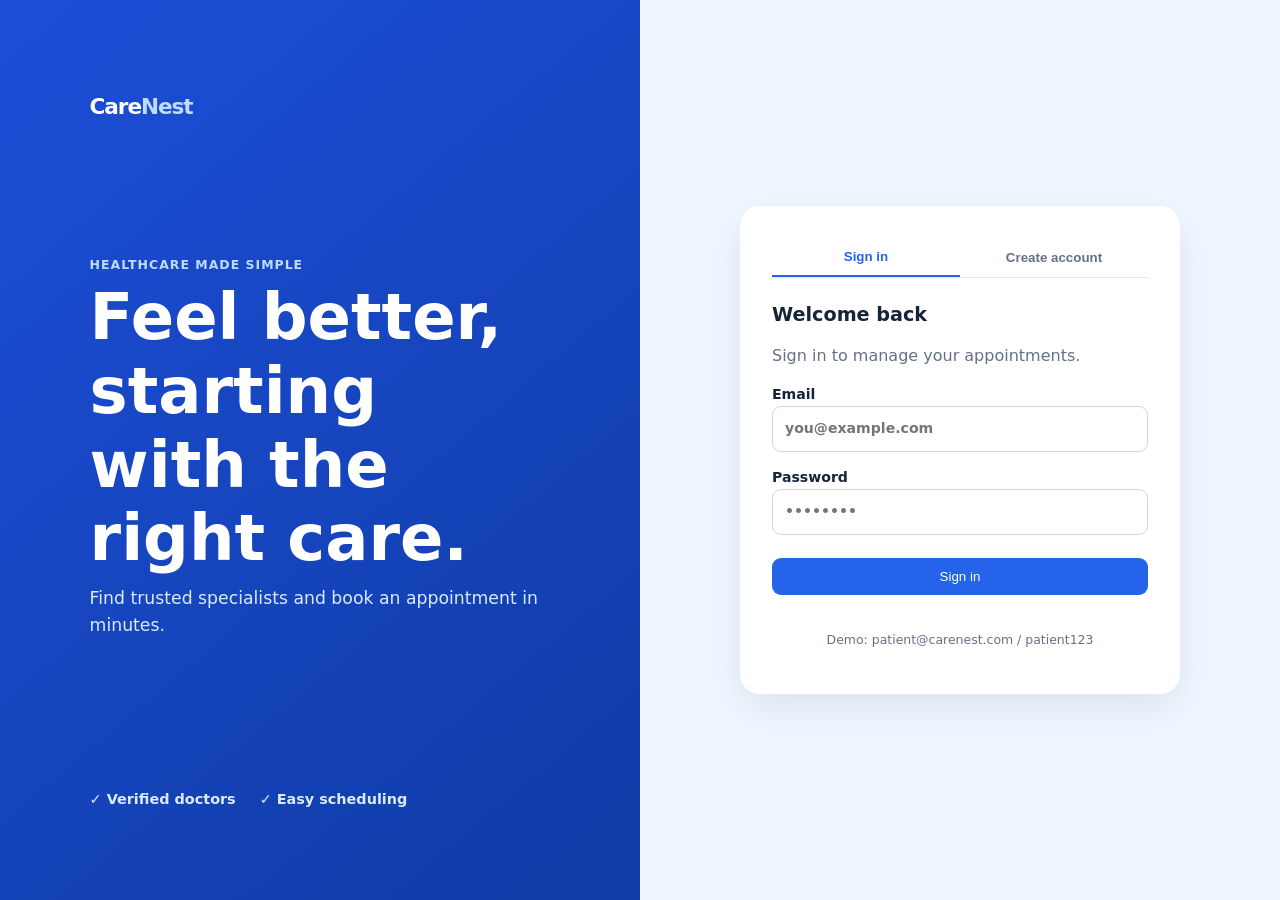
==== checkout.html @ b3af8696 "Initial commit - Clinic Booking App with intentional QA scenarios" ====
<!doctype html>
<html lang="en"><head><meta charset="utf-8"><meta name="viewport" content="width=device-width, initial-scale=1"><title>CareNest | Checkout</title><link rel="stylesheet" href="assets/css/style.css"></head>
<body><header class="site-header"><a class="brand" href="doctors.html">Care<span>Nest</span></a><nav><a href="doctors.html">Find doctors</a><a href="my-bookings.html">My bookings</a><button class="text-button" data-logout>Log out</button></nav></header><main class="page-shell checkout-layout"><section><p class="eyebrow">Final step</p><h1>Confirm your booking</h1><div id="checkout-summary" class="summary-card"></div></section><aside class="payment-card"><h2>Payment</h2><label>Promo code<div class="inline-control"><input id="promo-code" placeholder="Enter code"><button id="apply-promo" class="button button--outline" type="button">Apply</button></div></label><p id="promo-message" class="form-message"></p><fieldset><legend>Payment method</legend><label class="radio-row"><input type="radio" name="payment" checked> Pay at clinic</label><label class="radio-row"><input type="radio" name="payment"> Card ending in 4242</label></fieldset><button id="confirm-booking" class="button button--primary" type="button">Confirm appointment</button></aside></main><div id="confirmation-modal" class="modal is-hidden" role="dialog" aria-modal="true"><div class="modal__content"><div class="success-icon">✓</div><h2>Appointment confirmed!</h2><p>Your booking is saved. We’ll see you soon.</p><a class="button button--primary" href="my-bookings.html">View my bookings</a></div></div><script src="assets/js/data.js"></script><script src="assets/js/main.js"></script></body></html>
---- assets/css/style.css ----
:root{--ink:#16233b;--muted:#667085;--primary:#2563eb;--primary-dark:#1d4ed8;--soft:#eff6ff;--border:#e5e7eb;--surface:#fff;--bg:#f8fafc;--danger:#dc2626;--radius:16px;--shadow:0 14px 36px rgba(15,23,42,.08)}*{box-sizing:border-box}body{margin:0;background:var(--bg);color:var(--ink);font:16px/1.55 Inter,ui-sans-serif,system-ui,-apple-system,BlinkMacSystemFont,"Segoe UI",sans-serif}a{color:inherit;text-decoration:none}h1,h2,p{margin-top:0}h1{font-size:clamp(2rem,4vw,3rem);line-height:1.15;margin-bottom:.6rem}h2{font-size:1.2rem;line-height:1.3}.site-header{height:72px;padding:0 max(24px,calc((100% - 1180px)/2));background:#fff;border-bottom:1px solid var(--border);display:flex;align-items:center;justify-content:space-between}.brand{font-size:1.35rem;font-weight:800;letter-spacing:-.05em}.brand span{color:var(--primary)}nav{display:flex;gap:24px;align-items:center;font-size:.92rem;font-weight:600}nav a{color:var(--muted)}nav a.is-active,nav a:hover{color:var(--primary)}.text-button{border:0;background:none;color:var(--muted);font:inherit;cursor:pointer}.page-shell{max-width:1180px;margin:0 auto;padding:58px 24px}.page-heading{max-width:610px;margin-bottom:32px}.page-heading>p:last-child{color:var(--muted)}.eyebrow,.specialty{margin-bottom:7px;color:var(--primary);font-weight:750;font-size:.78rem;text-transform:uppercase;letter-spacing:.08em}.search-panel{background:var(--surface);padding:14px;border:1px solid var(--border);border-radius:var(--radius);box-shadow:var(--shadow);display:flex;gap:12px;margin-bottom:30px}.search-field{flex:1;display:flex;gap:8px;align-items:center;color:var(--muted);padding:0 9px}input,select{width:100%;border:1px solid #d0d5dd;border-radius:9px;padding:11px 12px;background:#fff;color:var(--ink);font:inherit}input:focus,select:focus{outline:3px solid #bfdbfe;border-color:var(--primary)}.search-field input{border:0;padding:7px 0}.search-field input:focus{outline:0}.search-panel select{max-width:220px}.doctor-grid{display:grid;grid-template-columns:repeat(auto-fit,minmax(245px,1fr));gap:20px}.doctor-card,.profile-card,.booking-panel,.summary-card,.payment-card,.booking-card{background:#fff;border:1px solid var(--border);border-radius:var(--radius);box-shadow:var(--shadow)}.doctor-card{padding:22px}.avatar{height:56px;width:56px;border-radius:50%;display:grid;place-items:center;background:linear-gradient(135deg,#dbeafe,#bfdbfe);color:#1e40af;font-weight:800;flex:none}.doctor-card__body{padding-top:16px}.doctor-card h2{margin-bottom:3px}.muted,.doctor-card__body>p{color:var(--muted);font-size:.9rem}.rating{font-size:.9rem;color:#d97706;font-weight:700}.rating span{color:var(--muted);font-weight:400}.card-footer{display:flex;align-items:center;justify-content:space-between;margin-top:17px}.button{border:0;border-radius:9px;padding:11px 16px;display:inline-flex;justify-content:center;align-items:center;gap:8px;font:600 .92rem inherit;cursor:pointer;transition:.18s}.button--primary{color:#fff;background:var(--primary)}.button--primary:hover{background:var(--primary-dark)}.button:disabled{opacity:.5;cursor:not-allowed}.button--outline{background:#fff;border:1px solid #bfdbfe;color:var(--primary)}.button--danger{border:1px solid #fecaca;background:#fff;color:var(--danger)}.back-link{display:inline-block;color:var(--primary);font-weight:700;margin-bottom:22px}.details-layout,.checkout-layout{display:grid;grid-template-columns:minmax(0,1.55fr) minmax(310px,.85fr);gap:28px}.profile-card{padding:25px;display:flex;gap:18px;align-items:center}.profile-card .avatar{width:78px;height:78px;font-size:1.1rem}.profile-card h1{font-size:1.8rem;margin-bottom:6px}.profile-card p:not(.specialty){color:var(--muted);margin-bottom:7px}.about-section{padding:25px 4px;color:var(--muted)}.booking-panel,.payment-card{padding:24px;height:max-content}.booking-panel label,.payment-card>label,.auth-form label{display:block;font-size:.88rem;font-weight:700;margin:15px 0}.booking-panel input{margin-top:7px}.label-text{font-size:.88rem;font-weight:700;margin:19px 0 9px}.slot-list{display:grid;grid-template-columns:1fr 1fr;gap:9px;margin-bottom:20px}.slot-button{border:1px solid #bfdbfe;border-radius:8px;background:#fff;color:var(--primary);padding:10px;cursor:pointer;font-weight:650}.slot-button.is-selected{background:var(--primary);color:#fff}.booking-panel .button{width:100%}.summary-card{padding:23px;display:grid;grid-template-columns:auto 1fr;gap:15px}.summary-card hr{grid-column:1/-1;width:100%;border:0;border-top:1px solid var(--border)}.summary-card>p{grid-column:1/-1;display:flex;justify-content:space-between;margin:0}.summary-card .total{font-size:1.1rem;margin-top:8px}.inline-control{display:flex;gap:8px;margin-top:7px}.inline-control .button{white-space:nowrap}.payment-card fieldset{border:0;margin:20px 0;padding:0}.payment-card legend{font-size:.88rem;font-weight:700;margin-bottom:10px}.radio-row{display:block;padding:11px;border:1px solid var(--border);border-radius:9px;margin:8px 0;color:var(--muted)}.radio-row input{width:auto;margin-right:7px}.form-message{font-size:.85rem;color:var(--primary);min-height:1.3em}.booking-list{display:grid;gap:15px}.booking-card{padding:20px 23px;display:flex;align-items:center;gap:22px}.booking-card h2{margin-bottom:2px}.booking-card p{color:var(--muted);margin-bottom:0;font-size:.9rem}.booking-meta{margin-left:auto;display:grid;gap:2px;color:var(--muted);font-size:.9rem}.booking-meta strong{color:var(--ink)}.status{color:#047857;font-weight:700}.empty-state{background:#fff;border:1px dashed #cbd5e1;border-radius:var(--radius);padding:42px;text-align:center;color:var(--muted);grid-column:1/-1}.empty-state h2{color:var(--ink)}.auth-page{background:#eff6ff}.auth-layout{min-height:100vh;display:grid;grid-template-columns:1fr 1fr}.auth-intro{background:linear-gradient(140deg,#1d4ed8,#0f3ca5);color:#fff;padding:clamp(30px,7vw,100px);display:flex;flex-direction:column;justify-content:space-between}.brand--light span{color:#bfdbfe}.auth-intro h1{font-size:clamp(2.5rem,5vw,4.5rem);max-width:620px}.auth-intro>div>p:last-child{color:#dbeafe;max-width:450px;font-size:1.08rem}.auth-intro .eyebrow{color:#bfdbfe}.trust-row{display:flex;gap:24px;color:#dbeafe;font-weight:600;font-size:.9rem}.auth-card-wrap{display:grid;place-items:center;padding:25px}.auth-card{width:min(100%,440px);background:#fff;border-radius:20px;padding:32px;box-shadow:var(--shadow)}.form-tabs{display:flex;border-bottom:1px solid var(--border);margin-bottom:25px}.tab-button{flex:1;padding:11px;border:0;background:transparent;color:var(--muted);font-weight:700;cursor:pointer}.tab-button.is-active{color:var(--primary);border-bottom:2px solid var(--primary)}.auth-form>p:not(.form-message){color:var(--muted)}.auth-form .button{width:100%;margin-top:8px}.form-hint{font-size:.78rem!important;text-align:center;margin-top:18px}.is-hidden{display:none!important}.modal{position:fixed;inset:0;z-index:5;background:rgba(15,23,42,.5);display:grid;place-items:center;padding:24px}.modal__content{background:#fff;border-radius:18px;padding:38px;max-width:400px;text-align:center;box-shadow:var(--shadow)}.success-icon{height:55px;width:55px;border-radius:50%;display:grid;place-items:center;margin:0 auto 17px;background:#d1fae5;color:#047857;font-size:1.7rem;font-weight:800}.modal__content p{color:var(--muted)}
@media(max-width:760px){.site-header{height:auto;padding:16px 20px;gap:14px;align-items:flex-start}nav{gap:13px;font-size:.82rem;flex-wrap:wrap;justify-content:flex-end}.page-shell{padding:38px 18px}.details-layout,.checkout-layout{grid-template-columns:1fr}.search-panel{flex-direction:column}.search-panel select{max-width:none}.booking-card{align-items:flex-start;flex-direction:column;gap:13px}.booking-meta{margin-left:0}.auth-layout{grid-template-columns:1fr}.auth-intro{min-height:310px;padding:35px 25px}.auth-intro h1{font-size:2.4rem}.auth-intro .brand{margin-bottom:40px}.trust-row{gap:12px;flex-wrap:wrap}.auth-card{padding:25px}.profile-card{align-items:flex-start}.details-layout{gap:16px}}
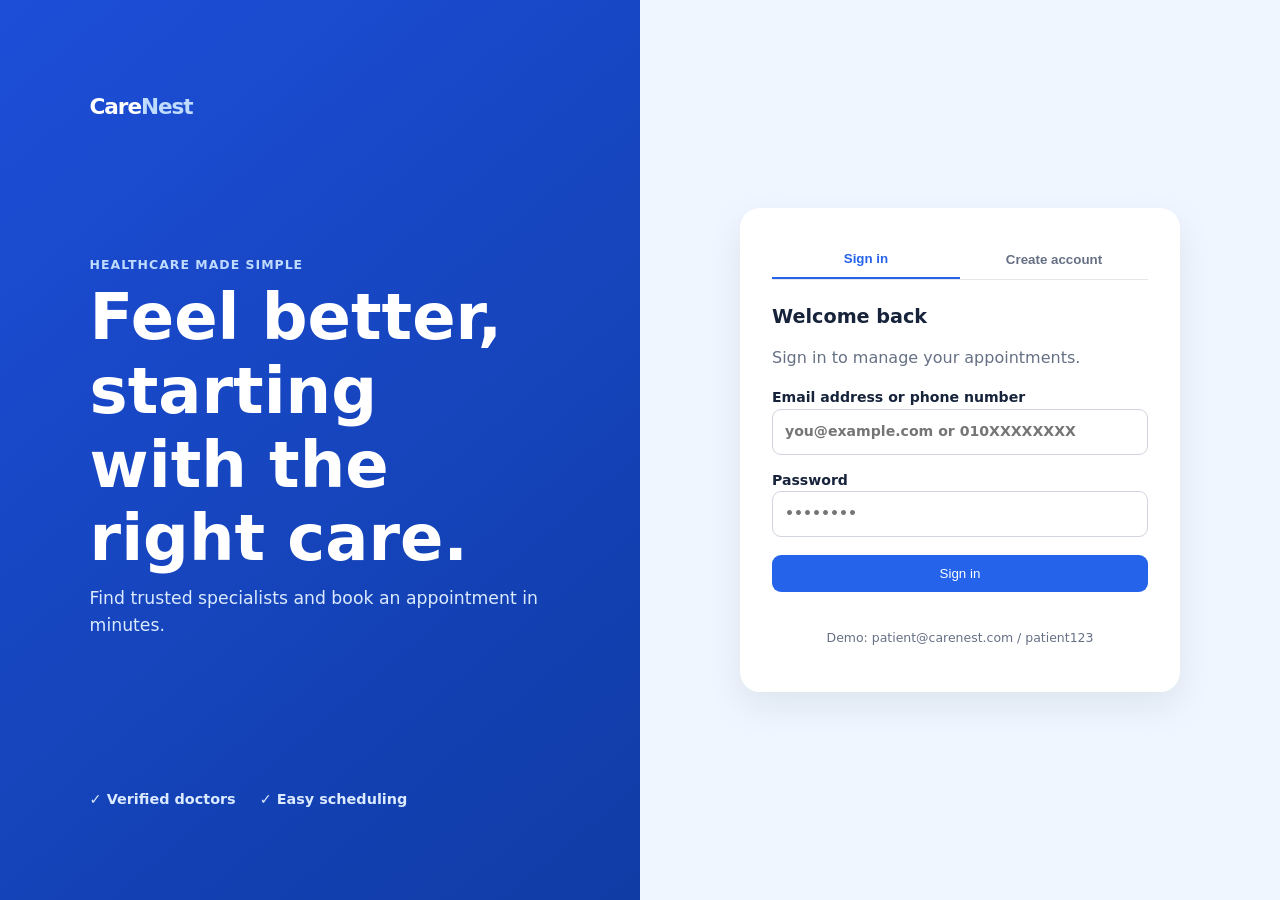
==== commit 1a2a2ade: "Implement booking checkout and payment flow" ====
--- a/checkout.html
+++ b/checkout.html
@@ -1,3 +1,3 @@
 <!doctype html>
 <html lang="en"><head><meta charset="utf-8"><meta name="viewport" content="width=device-width, initial-scale=1"><title>CareNest | Checkout</title><link rel="stylesheet" href="assets/css/style.css"></head>
-<body><header class="site-header"><a class="brand" href="doctors.html">Care<span>Nest</span></a><nav><a href="doctors.html">Find doctors</a><a href="my-bookings.html">My bookings</a><button class="text-button" data-logout>Log out</button></nav></header><main class="page-shell checkout-layout"><section><p class="eyebrow">Final step</p><h1>Confirm your booking</h1><div id="checkout-summary" class="summary-card"></div></section><aside class="payment-card"><h2>Payment</h2><label>Promo code<div class="inline-control"><input id="promo-code" placeholder="Enter code"><button id="apply-promo" class="button button--outline" type="button">Apply</button></div></label><p id="promo-message" class="form-message"></p><fieldset><legend>Payment method</legend><label class="radio-row"><input type="radio" name="payment" checked> Pay at clinic</label><label class="radio-row"><input type="radio" name="payment"> Card ending in 4242</label></fieldset><button id="confirm-booking" class="button button--primary" type="button">Confirm appointment</button></aside></main><div id="confirmation-modal" class="modal is-hidden" role="dialog" aria-modal="true"><div class="modal__content"><div class="success-icon">✓</div><h2>Appointment confirmed!</h2><p>Your booking is saved. We’ll see you soon.</p><a class="button button--primary" href="my-bookings.html">View my bookings</a></div></div><script src="assets/js/data.js"></script><script src="assets/js/main.js"></script></body></html>
+<body><header class="site-header"><a class="brand" href="doctors.html">Care<span>Nest</span></a><nav><a href="doctors.html">Find doctors</a><a href="my-bookings.html">My bookings</a><button class="text-button" data-logout>Log out</button></nav></header><main class="page-shell checkout-layout"><section><p class="eyebrow">Final step</p><h1>Confirm your booking</h1><div id="checkout-summary" class="summary-card"></div></section><aside class="payment-card"><h2>Patient & payment</h2><fieldset><legend>Booking for</legend><label class="radio-row"><input type="radio" name="patient-type" value="self" checked> Booking for myself</label><label class="radio-row"><input type="radio" name="patient-type" value="other"> Booking for someone else</label></fieldset><div id="other-patient-fields" class="is-hidden"><label>Patient full name<input id="patient-name" type="text" maxlength="50" placeholder="Full name"><small class="field-error" data-checkout-error="patient-name"></small></label><label>Patient phone<input id="patient-phone" type="tel" inputmode="numeric" placeholder="010XXXXXXXX"><small class="field-error" data-checkout-error="patient-phone"></small></label></div><label>Promo code<div class="inline-control"><input id="promo-code" maxlength="10" pattern="[A-Za-z0-9]*" placeholder="Optional code"><button id="apply-promo" class="button button--outline" type="button">Apply</button></div></label><p id="promo-message" class="form-message" aria-live="polite"></p><fieldset><legend>Payment method</legend><label class="radio-row"><input type="radio" name="payment" value="cash" checked> Pay at clinic (Cash)</label><label class="radio-row"><input type="radio" name="payment" value="card"> Credit card</label></fieldset><div id="card-fields" class="is-hidden"><label>Card number<input id="card-number" type="text" inputmode="numeric" maxlength="16" placeholder="16-digit card number"><small class="field-error" data-checkout-error="card-number"></small></label><label>Expiry date<input id="card-expiry" type="text" inputmode="numeric" maxlength="5" placeholder="MM/YY"><small class="field-error" data-checkout-error="card-expiry"></small></label><label>CVV<input id="card-cvv" type="text" inputmode="numeric" maxlength="3" placeholder="3-digit CVV"><small class="field-error" data-checkout-error="card-cvv"></small></label></div><p id="checkout-message" class="form-message" aria-live="polite"></p><button id="confirm-booking" class="button button--primary" type="button">Confirm appointment</button></aside></main><div id="confirmation-modal" class="modal is-hidden" role="dialog" aria-modal="true"><div class="modal__content"><div class="success-icon">✓</div><h2>Appointment confirmed!</h2><div id="receipt-details" class="receipt-details"></div><a class="button button--primary" href="my-bookings.html">View my bookings</a></div></div><script src="assets/js/data.js"></script><script src="assets/js/main.js"></script></body></html>
--- a/assets/css/style.css
+++ b/assets/css/style.css
@@ -1,2 +1,6 @@
 :root{--ink:#16233b;--muted:#667085;--primary:#2563eb;--primary-dark:#1d4ed8;--soft:#eff6ff;--border:#e5e7eb;--surface:#fff;--bg:#f8fafc;--danger:#dc2626;--radius:16px;--shadow:0 14px 36px rgba(15,23,42,.08)}*{box-sizing:border-box}body{margin:0;background:var(--bg);color:var(--ink);font:16px/1.55 Inter,ui-sans-serif,system-ui,-apple-system,BlinkMacSystemFont,"Segoe UI",sans-serif}a{color:inherit;text-decoration:none}h1,h2,p{margin-top:0}h1{font-size:clamp(2rem,4vw,3rem);line-height:1.15;margin-bottom:.6rem}h2{font-size:1.2rem;line-height:1.3}.site-header{height:72px;padding:0 max(24px,calc((100% - 1180px)/2));background:#fff;border-bottom:1px solid var(--border);display:flex;align-items:center;justify-content:space-between}.brand{font-size:1.35rem;font-weight:800;letter-spacing:-.05em}.brand span{color:var(--primary)}nav{display:flex;gap:24px;align-items:center;font-size:.92rem;font-weight:600}nav a{color:var(--muted)}nav a.is-active,nav a:hover{color:var(--primary)}.text-button{border:0;background:none;color:var(--muted);font:inherit;cursor:pointer}.page-shell{max-width:1180px;margin:0 auto;padding:58px 24px}.page-heading{max-width:610px;margin-bottom:32px}.page-heading>p:last-child{color:var(--muted)}.eyebrow,.specialty{margin-bottom:7px;color:var(--primary);font-weight:750;font-size:.78rem;text-transform:uppercase;letter-spacing:.08em}.search-panel{background:var(--surface);padding:14px;border:1px solid var(--border);border-radius:var(--radius);box-shadow:var(--shadow);display:flex;gap:12px;margin-bottom:30px}.search-field{flex:1;display:flex;gap:8px;align-items:center;color:var(--muted);padding:0 9px}input,select{width:100%;border:1px solid #d0d5dd;border-radius:9px;padding:11px 12px;background:#fff;color:var(--ink);font:inherit}input:focus,select:focus{outline:3px solid #bfdbfe;border-color:var(--primary)}.search-field input{border:0;padding:7px 0}.search-field input:focus{outline:0}.search-panel select{max-width:220px}.doctor-grid{display:grid;grid-template-columns:repeat(auto-fit,minmax(245px,1fr));gap:20px}.doctor-card,.profile-card,.booking-panel,.summary-card,.payment-card,.booking-card{background:#fff;border:1px solid var(--border);border-radius:var(--radius);box-shadow:var(--shadow)}.doctor-card{padding:22px}.avatar{height:56px;width:56px;border-radius:50%;display:grid;place-items:center;background:linear-gradient(135deg,#dbeafe,#bfdbfe);color:#1e40af;font-weight:800;flex:none}.doctor-card__body{padding-top:16px}.doctor-card h2{margin-bottom:3px}.muted,.doctor-card__body>p{color:var(--muted);font-size:.9rem}.rating{font-size:.9rem;color:#d97706;font-weight:700}.rating span{color:var(--muted);font-weight:400}.card-footer{display:flex;align-items:center;justify-content:space-between;margin-top:17px}.button{border:0;border-radius:9px;padding:11px 16px;display:inline-flex;justify-content:center;align-items:center;gap:8px;font:600 .92rem inherit;cursor:pointer;transition:.18s}.button--primary{color:#fff;background:var(--primary)}.button--primary:hover{background:var(--primary-dark)}.button:disabled{opacity:.5;cursor:not-allowed}.button--outline{background:#fff;border:1px solid #bfdbfe;color:var(--primary)}.button--danger{border:1px solid #fecaca;background:#fff;color:var(--danger)}.back-link{display:inline-block;color:var(--primary);font-weight:700;margin-bottom:22px}.details-layout,.checkout-layout{display:grid;grid-template-columns:minmax(0,1.55fr) minmax(310px,.85fr);gap:28px}.profile-card{padding:25px;display:flex;gap:18px;align-items:center}.profile-card .avatar{width:78px;height:78px;font-size:1.1rem}.profile-card h1{font-size:1.8rem;margin-bottom:6px}.profile-card p:not(.specialty){color:var(--muted);margin-bottom:7px}.about-section{padding:25px 4px;color:var(--muted)}.booking-panel,.payment-card{padding:24px;height:max-content}.booking-panel label,.payment-card>label,.auth-form label{display:block;font-size:.88rem;font-weight:700;margin:15px 0}.booking-panel input{margin-top:7px}.label-text{font-size:.88rem;font-weight:700;margin:19px 0 9px}.slot-list{display:grid;grid-template-columns:1fr 1fr;gap:9px;margin-bottom:20px}.slot-button{border:1px solid #bfdbfe;border-radius:8px;background:#fff;color:var(--primary);padding:10px;cursor:pointer;font-weight:650}.slot-button.is-selected{background:var(--primary);color:#fff}.booking-panel .button{width:100%}.summary-card{padding:23px;display:grid;grid-template-columns:auto 1fr;gap:15px}.summary-card hr{grid-column:1/-1;width:100%;border:0;border-top:1px solid var(--border)}.summary-card>p{grid-column:1/-1;display:flex;justify-content:space-between;margin:0}.summary-card .total{font-size:1.1rem;margin-top:8px}.inline-control{display:flex;gap:8px;margin-top:7px}.inline-control .button{white-space:nowrap}.payment-card fieldset{border:0;margin:20px 0;padding:0}.payment-card legend{font-size:.88rem;font-weight:700;margin-bottom:10px}.radio-row{display:block;padding:11px;border:1px solid var(--border);border-radius:9px;margin:8px 0;color:var(--muted)}.radio-row input{width:auto;margin-right:7px}.form-message{font-size:.85rem;color:var(--primary);min-height:1.3em}.booking-list{display:grid;gap:15px}.booking-card{padding:20px 23px;display:flex;align-items:center;gap:22px}.booking-card h2{margin-bottom:2px}.booking-card p{color:var(--muted);margin-bottom:0;font-size:.9rem}.booking-meta{margin-left:auto;display:grid;gap:2px;color:var(--muted);font-size:.9rem}.booking-meta strong{color:var(--ink)}.status{color:#047857;font-weight:700}.empty-state{background:#fff;border:1px dashed #cbd5e1;border-radius:var(--radius);padding:42px;text-align:center;color:var(--muted);grid-column:1/-1}.empty-state h2{color:var(--ink)}.auth-page{background:#eff6ff}.auth-layout{min-height:100vh;display:grid;grid-template-columns:1fr 1fr}.auth-intro{background:linear-gradient(140deg,#1d4ed8,#0f3ca5);color:#fff;padding:clamp(30px,7vw,100px);display:flex;flex-direction:column;justify-content:space-between}.brand--light span{color:#bfdbfe}.auth-intro h1{font-size:clamp(2.5rem,5vw,4.5rem);max-width:620px}.auth-intro>div>p:last-child{color:#dbeafe;max-width:450px;font-size:1.08rem}.auth-intro .eyebrow{color:#bfdbfe}.trust-row{display:flex;gap:24px;color:#dbeafe;font-weight:600;font-size:.9rem}.auth-card-wrap{display:grid;place-items:center;padding:25px}.auth-card{width:min(100%,440px);background:#fff;border-radius:20px;padding:32px;box-shadow:var(--shadow)}.form-tabs{display:flex;border-bottom:1px solid var(--border);margin-bottom:25px}.tab-button{flex:1;padding:11px;border:0;background:transparent;color:var(--muted);font-weight:700;cursor:pointer}.tab-button.is-active{color:var(--primary);border-bottom:2px solid var(--primary)}.auth-form>p:not(.form-message){color:var(--muted)}.auth-form .button{width:100%;margin-top:8px}.form-hint{font-size:.78rem!important;text-align:center;margin-top:18px}.is-hidden{display:none!important}.modal{position:fixed;inset:0;z-index:5;background:rgba(15,23,42,.5);display:grid;place-items:center;padding:24px}.modal__content{background:#fff;border-radius:18px;padding:38px;max-width:400px;text-align:center;box-shadow:var(--shadow)}.success-icon{height:55px;width:55px;border-radius:50%;display:grid;place-items:center;margin:0 auto 17px;background:#d1fae5;color:#047857;font-size:1.7rem;font-weight:800}.modal__content p{color:var(--muted)}
 @media(max-width:760px){.site-header{height:auto;padding:16px 20px;gap:14px;align-items:flex-start}nav{gap:13px;font-size:.82rem;flex-wrap:wrap;justify-content:flex-end}.page-shell{padding:38px 18px}.details-layout,.checkout-layout{grid-template-columns:1fr}.search-panel{flex-direction:column}.search-panel select{max-width:none}.booking-card{align-items:flex-start;flex-direction:column;gap:13px}.booking-meta{margin-left:0}.auth-layout{grid-template-columns:1fr}.auth-intro{min-height:310px;padding:35px 25px}.auth-intro h1{font-size:2.4rem}.auth-intro .brand{margin-bottom:40px}.trust-row{gap:12px;flex-wrap:wrap}.auth-card{padding:25px}.profile-card{align-items:flex-start}.details-layout{gap:16px}}
+.field-error{display:block;min-height:1.25em;margin-top:4px;color:var(--danger);font-size:.76rem;font-weight:500;line-height:1.35}.auth-form [aria-invalid="true"]{border-color:var(--danger);background:#fff8f8}.auth-form label{margin-bottom:10px}.auth-form select{margin-top:7px}
+.search-panel--filters{display:grid;grid-template-columns:minmax(220px,1.5fr) repeat(2,minmax(140px,1fr)) repeat(2,minmax(100px,.65fr));align-items:end}.price-field{color:var(--muted);font-size:.76rem;font-weight:700}.price-field input{margin-top:5px}.filter-error{grid-column:1/-1;margin:0;color:var(--danger);font-size:.82rem;font-weight:600}@media(max-width:760px){.search-panel--filters{grid-template-columns:1fr}.search-panel--filters .search-field{padding:0}.price-field{width:100%}}
+.booking-panel--slots{max-height:calc(100vh - 110px);overflow:auto}.day-slots{padding:13px 0;border-bottom:1px solid var(--border)}.day-slots:first-child{padding-top:0}.day-slots h3{font-size:.88rem;margin:0 0 8px}.slot-button:disabled{cursor:not-allowed;opacity:.55;background:#f1f5f9;color:#64748b;border-color:#e2e8f0}.slot-button.is-booked{display:flex;flex-direction:column;gap:1px}.slot-button small{font-size:.68rem;font-weight:700}.profile-card strong{color:var(--ink)}
+.payment-card>label,.payment-card #other-patient-fields label,.payment-card #card-fields label{display:block;font-size:.88rem;font-weight:700;margin:14px 0}.payment-card #other-patient-fields input,.payment-card #card-fields input{margin-top:6px}.receipt-details{border-top:1px solid var(--border);margin:20px 0;padding-top:15px;text-align:left;font-size:.9rem}.receipt-details p{margin:0 0 10px;color:var(--muted)}.receipt-details strong{color:var(--ink)}
